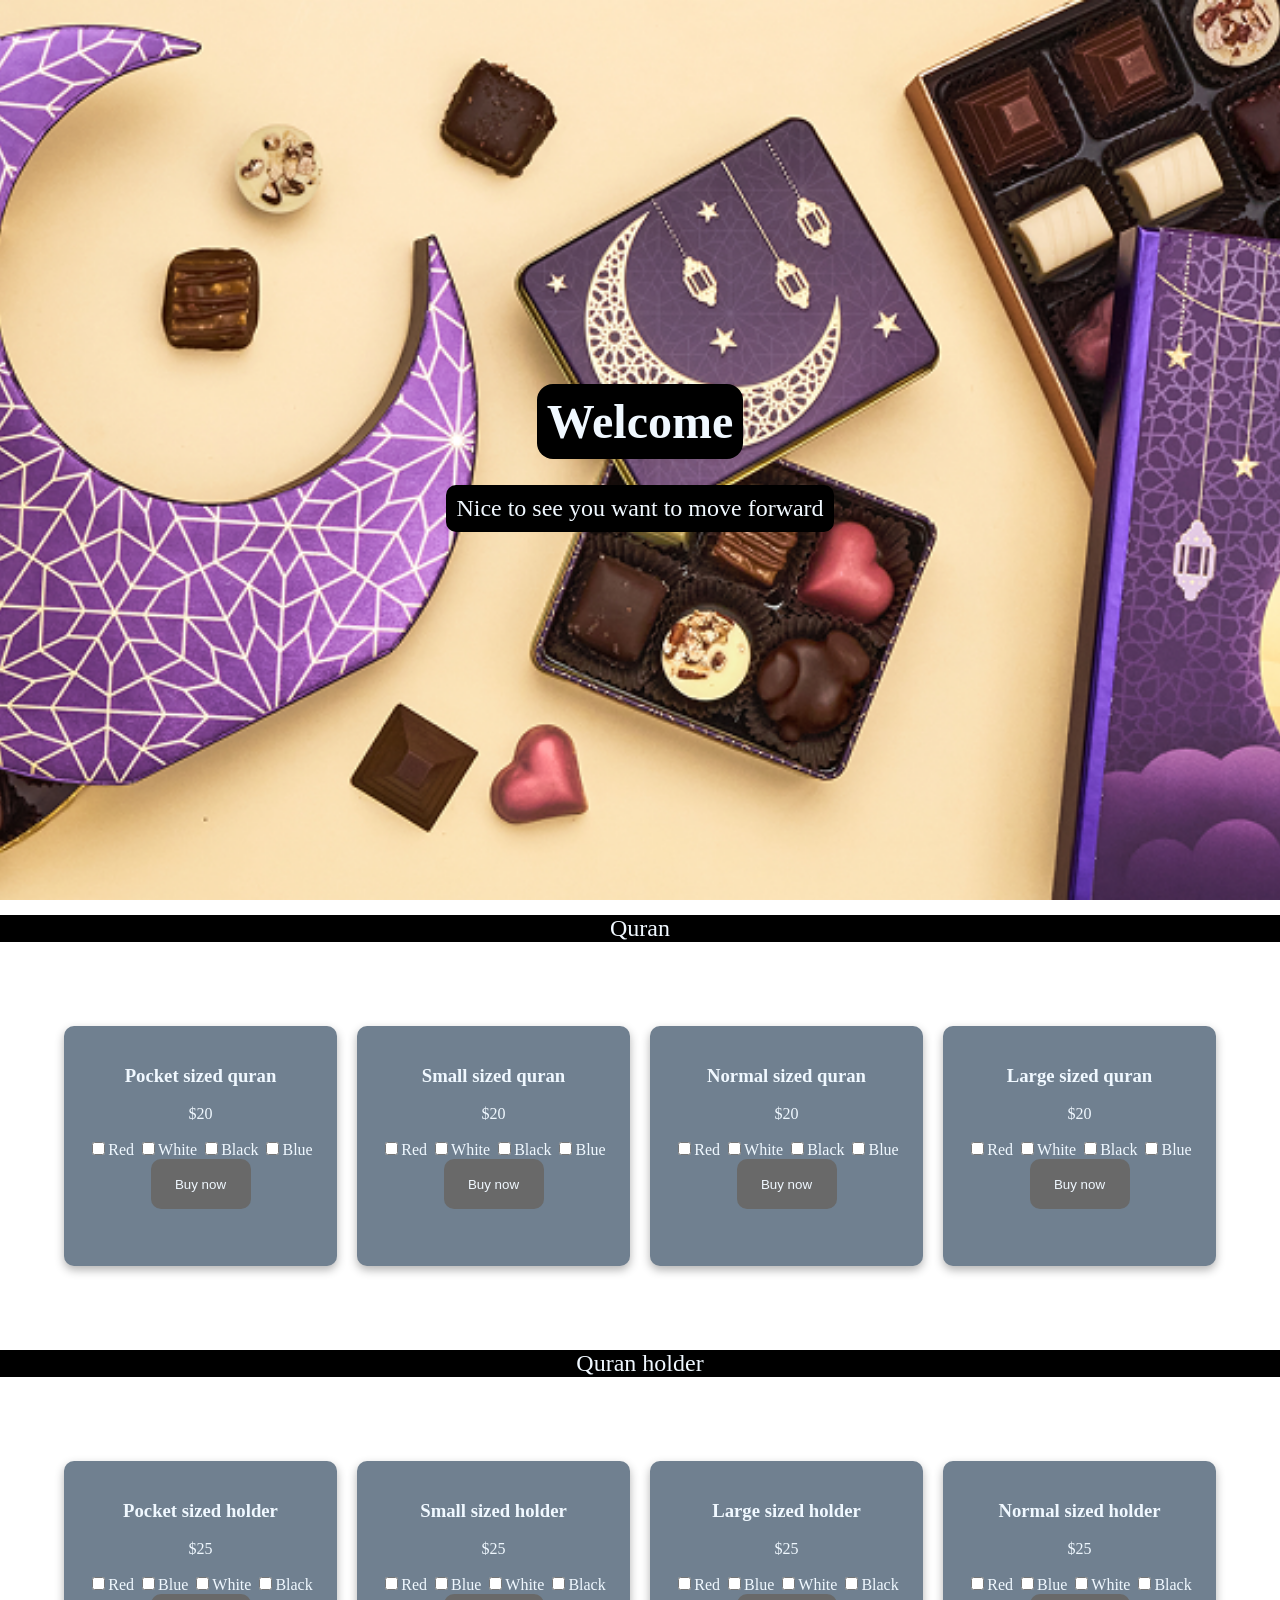
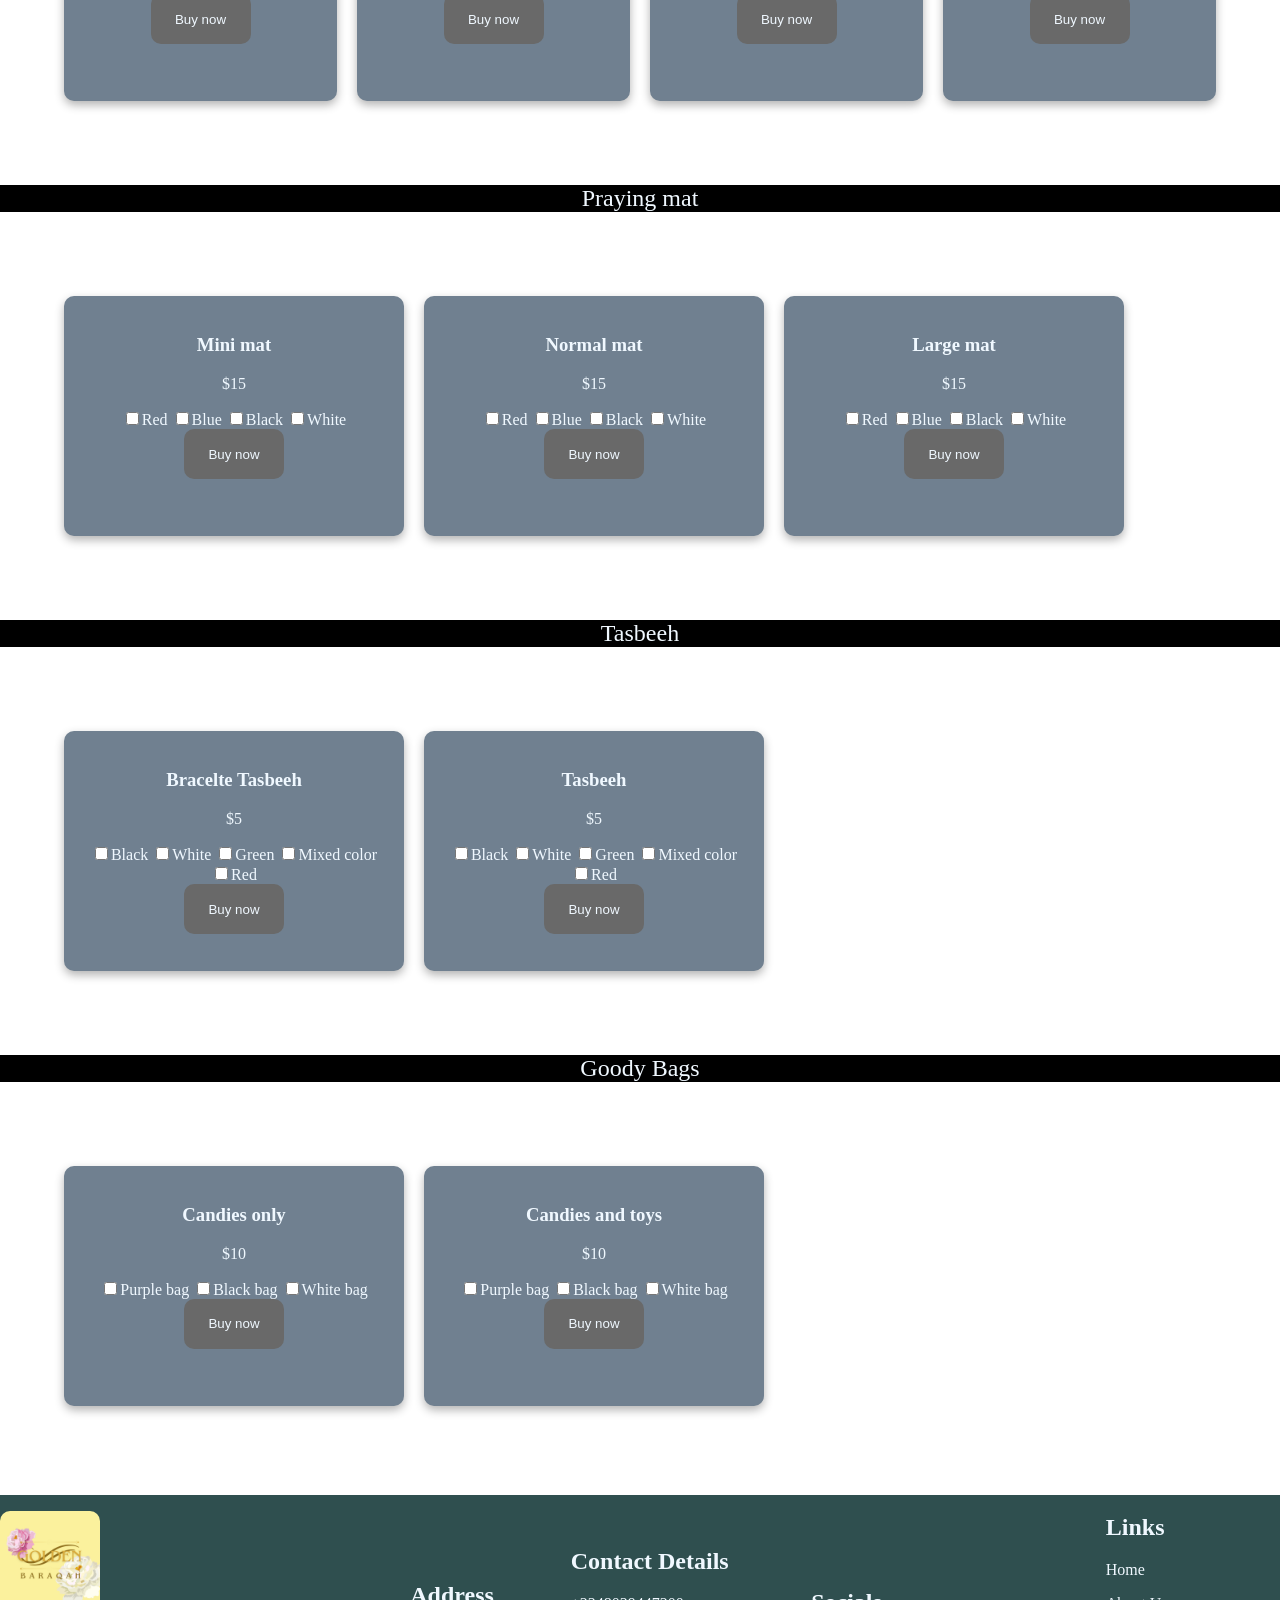
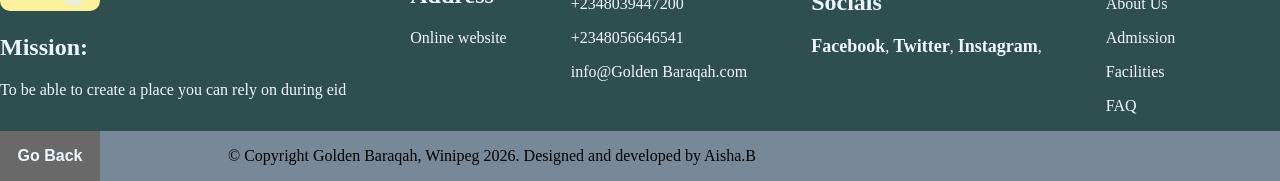
==== index2.html @ d403f14b "Baraqah" ====
<!DOCTYPE html>
<html lang="en">
<head>
    <meta charset="UTF-8">
    <meta name="viewport" content="width=device-width, initial-scale=1.0">
    <title>Golden Baraqah</title>
    <link rel="stylesheet" href="./index.css">
</head>
<body>
  <header class="welcome">
     <h2>Welcome</h2> 
       <p>Nice to see you want to move forward</p>
  </header>

  <h2 class="neccesities">Quran</h2>
    <div class="goods">
     <div class="bun">
      <h3>Pocket sized quran</h3>
        <p>$20</p>
     <input type="checkbox" name="" id="">Red
     <input type="checkbox" name="" id="">White
     <input type="checkbox" name="" id="">Black
     <input type="checkbox" name="" id="">Blue <br>
        <button>Buy now</button>
     </div>
     <div class="bun">
      <h3>Small sized quran</h3>
        <p>$20</p>
     <input type="checkbox" name="" id="">Red
     <input type="checkbox" name="" id="">White
     <input type="checkbox" name="" id="">Black
     <input type="checkbox" name="" id="">Blue <br>
        <button>Buy now</button>
     </div>
     <div class="bun">
      <h3>Normal sized quran</h3>
        <p>$20</p>
     <input type="checkbox" name="" id="">Red
     <input type="checkbox" name="" id="">White
     <input type="checkbox" name="" id="">Black
     <input type="checkbox" name="" id="">Blue <br>
        <button>Buy now</button>
     </div>
     <div class="bun">
      <h3>Large sized quran</h3>
        <p>$20</p>
     <input type="checkbox" name="" id="">Red
     <input type="checkbox" name="" id="">White
     <input type="checkbox" name="" id="">Black
     <input type="checkbox" name="" id="">Blue <br>
        <button>Buy now</button>
     </div>
    </div>
    <h2 class="neccesities">Quran holder</h2>
    <div class="goods">
        <div class="bun">
        <h3>Pocket sized holder</h3>
        <p>$25</p>
        <input type="checkbox" name="" id="">Red
        <input type="checkbox" name="" id="">Blue
        <input type="checkbox" name="" id="">White
        <input type="checkbox" name="" id="">Black
        <button>Buy now</button>
     </div>
        <div class="bun">
        <h3>Small sized holder</h3>
        <p>$25</p>
        <input type="checkbox" name="" id="">Red
        <input type="checkbox" name="" id="">Blue
        <input type="checkbox" name="" id="">White
        <input type="checkbox" name="" id="">Black
        <button>Buy now</button>
     </div>
        <div class="bun">
        <h3>Large sized holder</h3>
        <p>$25</p>
        <input type="checkbox" name="" id="">Red
        <input type="checkbox" name="" id="">Blue
        <input type="checkbox" name="" id="">White
        <input type="checkbox" name="" id="">Black
         <button>Buy now</button>
     </div>
        <div class="bun">
        <h3>Normal sized holder</h3>
        <p>$25</p>
        <input type="checkbox" name="" id="">Red
        <input type="checkbox" name="" id="">Blue
        <input type="checkbox" name="" id="">White
        <input type="checkbox" name="" id="">Black
        <button>Buy now</button>
     </div>
    </div>
    <h2 class="neccesities">Praying mat</h2>
    <div class="goods">
        <div class="bun">
        <h3>Mini mat</h3>
        <p>$15</p>
        <input type="checkbox" name="" id="">Red
        <input type="checkbox" name="" id="">Blue
        <input type="checkbox" name="" id="">Black
        <input type="checkbox" name="" id="">White
        <button> Buy now</button>
     </div>
        <div class="bun">
        <h3>Normal mat</h3>
        <p>$15</p>
        <input type="checkbox" name="" id="">Red
        <input type="checkbox" name="" id="">Blue
        <input type="checkbox" name="" id="">Black
        <input type="checkbox" name="" id="">White
        <button> Buy now</button>
     </div>
        <div class="bun">
        <h3>Large mat</h3>
        <p>$15</p>
        <input type="checkbox" name="" id="">Red
        <input type="checkbox" name="" id="">Blue
        <input type="checkbox" name="" id="">Black
        <input type="checkbox" name="" id="">White
        <button> Buy now</button>
     </div>
    </div>
    <h2 class="neccesities">Tasbeeh</h2>
    <div class="goods">
        <div class="bun">
        <h3>Bracelte Tasbeeh</h3>
        <p>$5</p>
        <input type="checkbox" name="" id="">Black
        <input type="checkbox" name="" id="">White
        <input type="checkbox" name="" id="">Green
        <input type="checkbox" name="" id="">Mixed color
        <input type="checkbox" name="" id="">Red <br>
        <button>Buy now</button>
     </div>
        <div class="bun">
        <h3>Tasbeeh</h3>
        <p>$5</p>
        <input type="checkbox" name="" id="">Black
        <input type="checkbox" name="" id="">White
        <input type="checkbox" name="" id="">Green
        <input type="checkbox" name="" id="">Mixed color
        <input type="checkbox" name="" id="">Red <br>
        <button>Buy now</button>
     </div>
    </div>
    <h2 class="neccesities">Goody Bags</h2>
    <div class="goods">
        <div class="bun">
        <h3>Candies only</h3>
        <p>$10</p>
        <input type="checkbox" name="" id="">Purple bag
        <input type="checkbox" name="" id="">Black bag
        <input type="checkbox" name="" id="">White bag
        <button>Buy now</button>
     </div>
        <div class="bun">
        <h3>Candies and toys</h3>
        <p>$10</p>
        <input type="checkbox" name="" id="">Purple bag
        <input type="checkbox" name="" id="">Black bag
        <input type="checkbox" name="" id="">White bag
        <button>Buy now</button>
     </div>
    </div>
    
    <footer>
      <div>
    <img src="./images/2.png" alt="">
        <h2>Mission:</h2>
        <p> To be able to create a place you can rely on during eid</p>
    </div>

    <div>
        <h2>Address</h2>
        <p>Online website</p>
    </div>

    <div>
        <h2>Contact Details</h2>
        <p>+2348039447200 </p>
       <p> +2348056646541 </p>
       <p> info@Golden Baraqah.com</p>
    </div>

    <div>
        <h2> Socials</h2>
        <a href="">Facebook</a>, 
        <a href="">Twitter</a>, 
        <a href="">Instagram</a>,
    </div>
    <div>
        <h2>Links</h2>
        <p>Home</p>
      <p> About Us </p>
        <p> Admission </p>
      <p>  Facilities</p>
          <p> FAQ</p>
    </div>
</footer>

<div class="copy">
<button>
   <a href="file:///C:/Users/12044/Baraqah/index.html">Go Back</a>
</button>
 <p>© Copyright Golden Baraqah, Winipeg 2026. Designed and developed by Aisha.B</p>
</div>
</body>
</html>
---- index.css ----
body{
    margin: 0;
    padding: 0;
    box-sizing: border-box;
    font-family: cursive;
}
.logo img{
    height:97px ;
    width: 100px;
}
.menu a{
text-decoration: none;
color: aliceblue;
font-size:larger;
}
.menu{
    display: flex;
    list-style: none;
    gap: 5rem;
    justify-content: center;
    align-items: center;
}
nav{
   height: 6rem; 
   display: flex;
background: black;
   justify-content: space-between;
   padding: 0px 3rem;
}
header{
    background-image: url(./images/eid.jpg);
height: 100vh;
background-size: cover;
background-position: center;
    display: flex;
    flex-direction: column;
    justify-content: center;
    align-items: center
}
header h1{
 color: aliceblue;
    font-size: 3rem;
    background-color: black;
    border-radius: 1rem;
    padding: 10px;
    margin-bottom: 3px;
}
header p{
color: aliceblue;
font-size: 1.3rem;
background-color: black;
border-radius: 10px;
padding: 10px;
text-align: center;
}
.products{
      background-color: black;
    color: aliceblue;
    text-align: center;
    margin-top: 15px;
    font-weight: lighter;
}
.cards{
    display: flex;
    flex-direction: row;
gap: 20px;
padding: 5px;
padding: 10px;
}
section img{
    height: 250px;
    width: 250px;
}
section{
    text-align: center;
    justify-content: center;
    align-items: center;
    color: aliceblue;
}
.card{
    background-color: black;
    width: 250px; 
    height: px;

}
article{
    display: flex;
    flex-direction: column;
    align-items: center;
}
.plate{
    width: 400px;
    height: 250px;
    color: aliceblue;
    background-color: dimgray;
    display: flex;
    gap: 10px;
    
}
button{
    border: none;
    height: 50px;
    width: 100px;
    background-color: dimgray;
}
button a{
    text-decoration: none;
    color: aliceblue;
    font-weight: bolder;
    font-size: larger;
}
footer{
display: flex;
flex-direction: row;
color: aliceblue;
background-color: darkslategray;
margin-top: 20px;
align-items: center;
gap: 5%;
}
footer a{
    text-decoration: none;
    font-weight: bold;
    font-size: large;
    color: aliceblue;
}
footer img{
      width: 100px;
    height: 100px;
    border-radius: 10%;
}
.copy{
    display: flex;
    margin-bottom:px;
    gap: 10%;
    text-align: center;
    background-color: lightslategray;
    height: 50px;
}
.welcome h2{
    background-color: black;
    color: aliceblue;
    font-size: 3rem;
    border-radius: 1rem;
    padding: 10px;
    margin-bottom: 2px;
}
.welcome p{
 color: aliceblue;
    font-size: 1.5rem;
background-color: black;
border-radius: 10px;
padding: 10px;
text-align: center;    
}
.welcome{
background-image: url(./images/neccesity.webp);
}
.neccesities{
 background-color: black;
    color: aliceblue;
    text-align: center;
    margin-top: 15px;
    font-weight: lighter;   
}
.bun{
       width: 300px;
    height: 200px;
    box-shadow: 0px 4px 10px rgba(0, 0, 0, 0.3);
    text-align: center;
    border-radius: 10px;
    padding: 20px;
    margin-bottom:5px;
    background-color: slategrey;
    color: aliceblue;
}
.bun button{
    color: aliceblue;
    border-radius: 10px;
     cursor: pointer;
     background-color: dimgray;
}
.goods{
    display: flex;
    gap: 20px;
    padding: 5%;
}
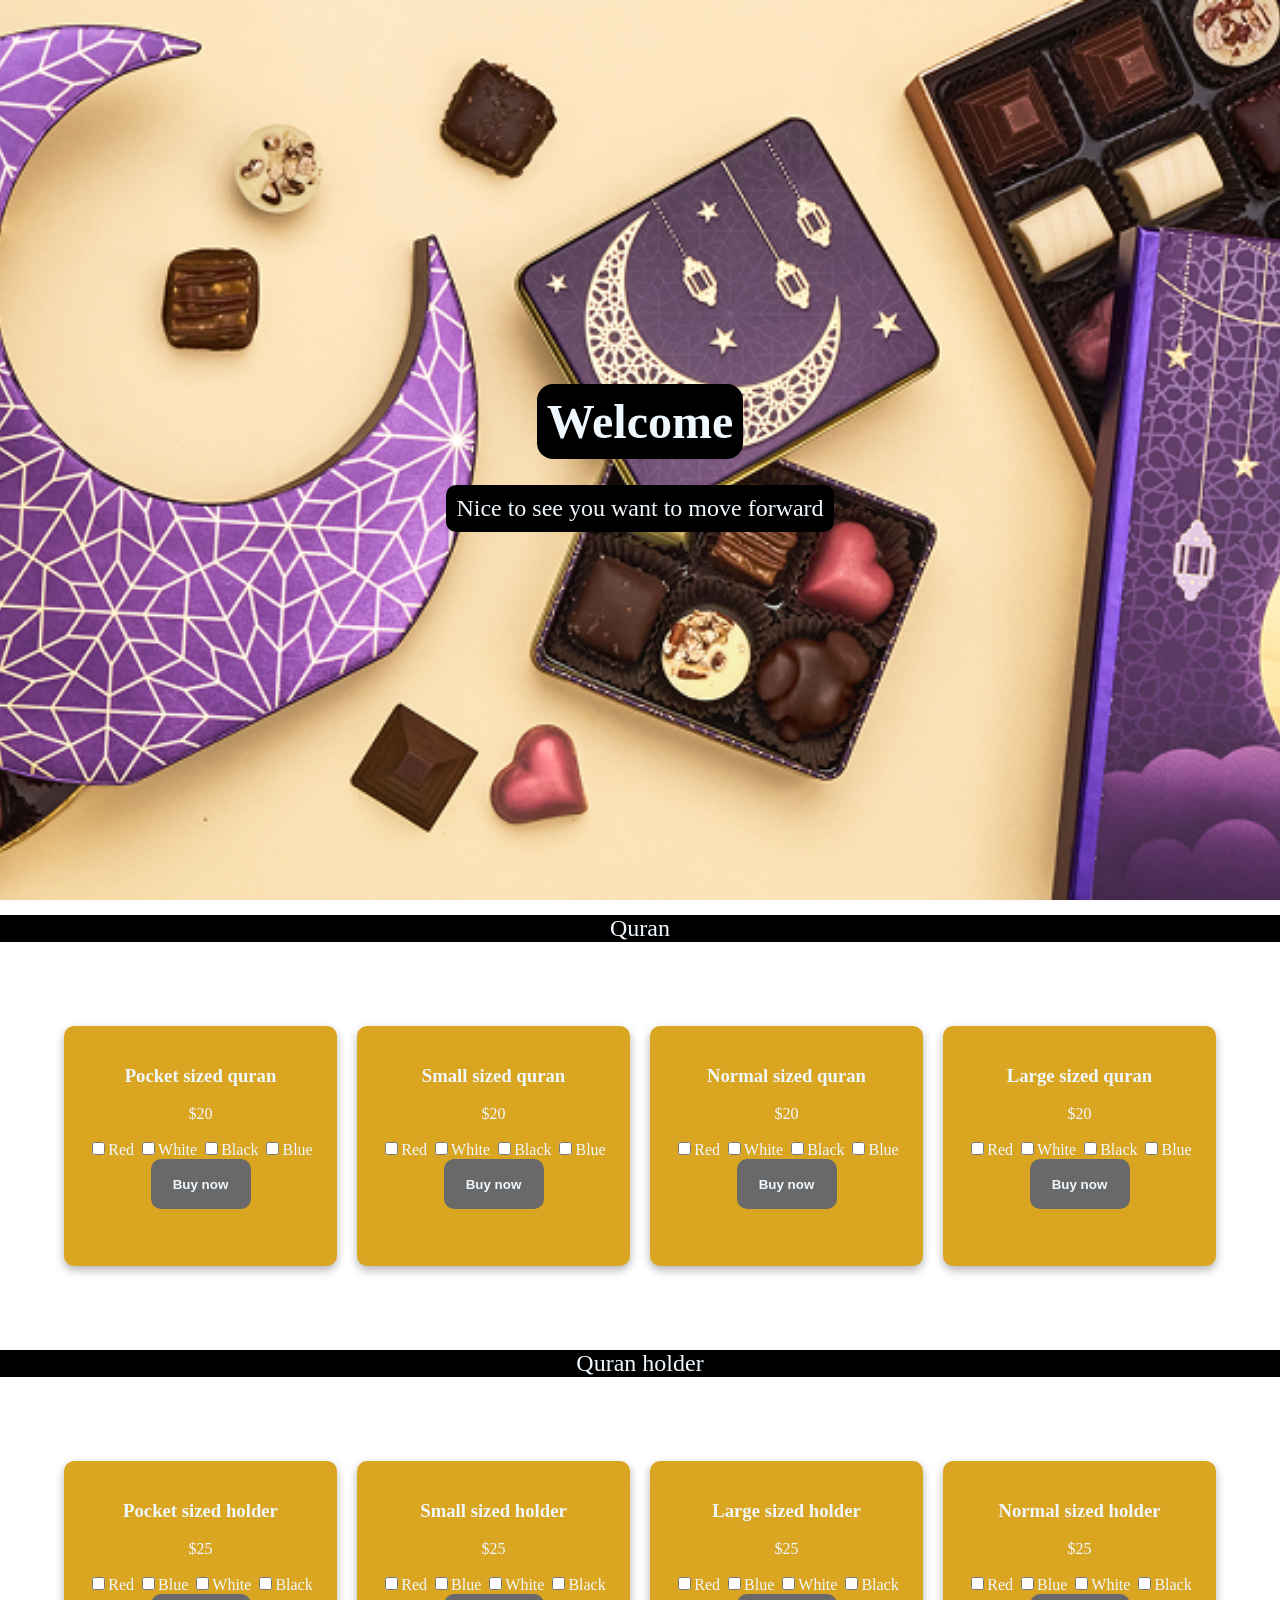
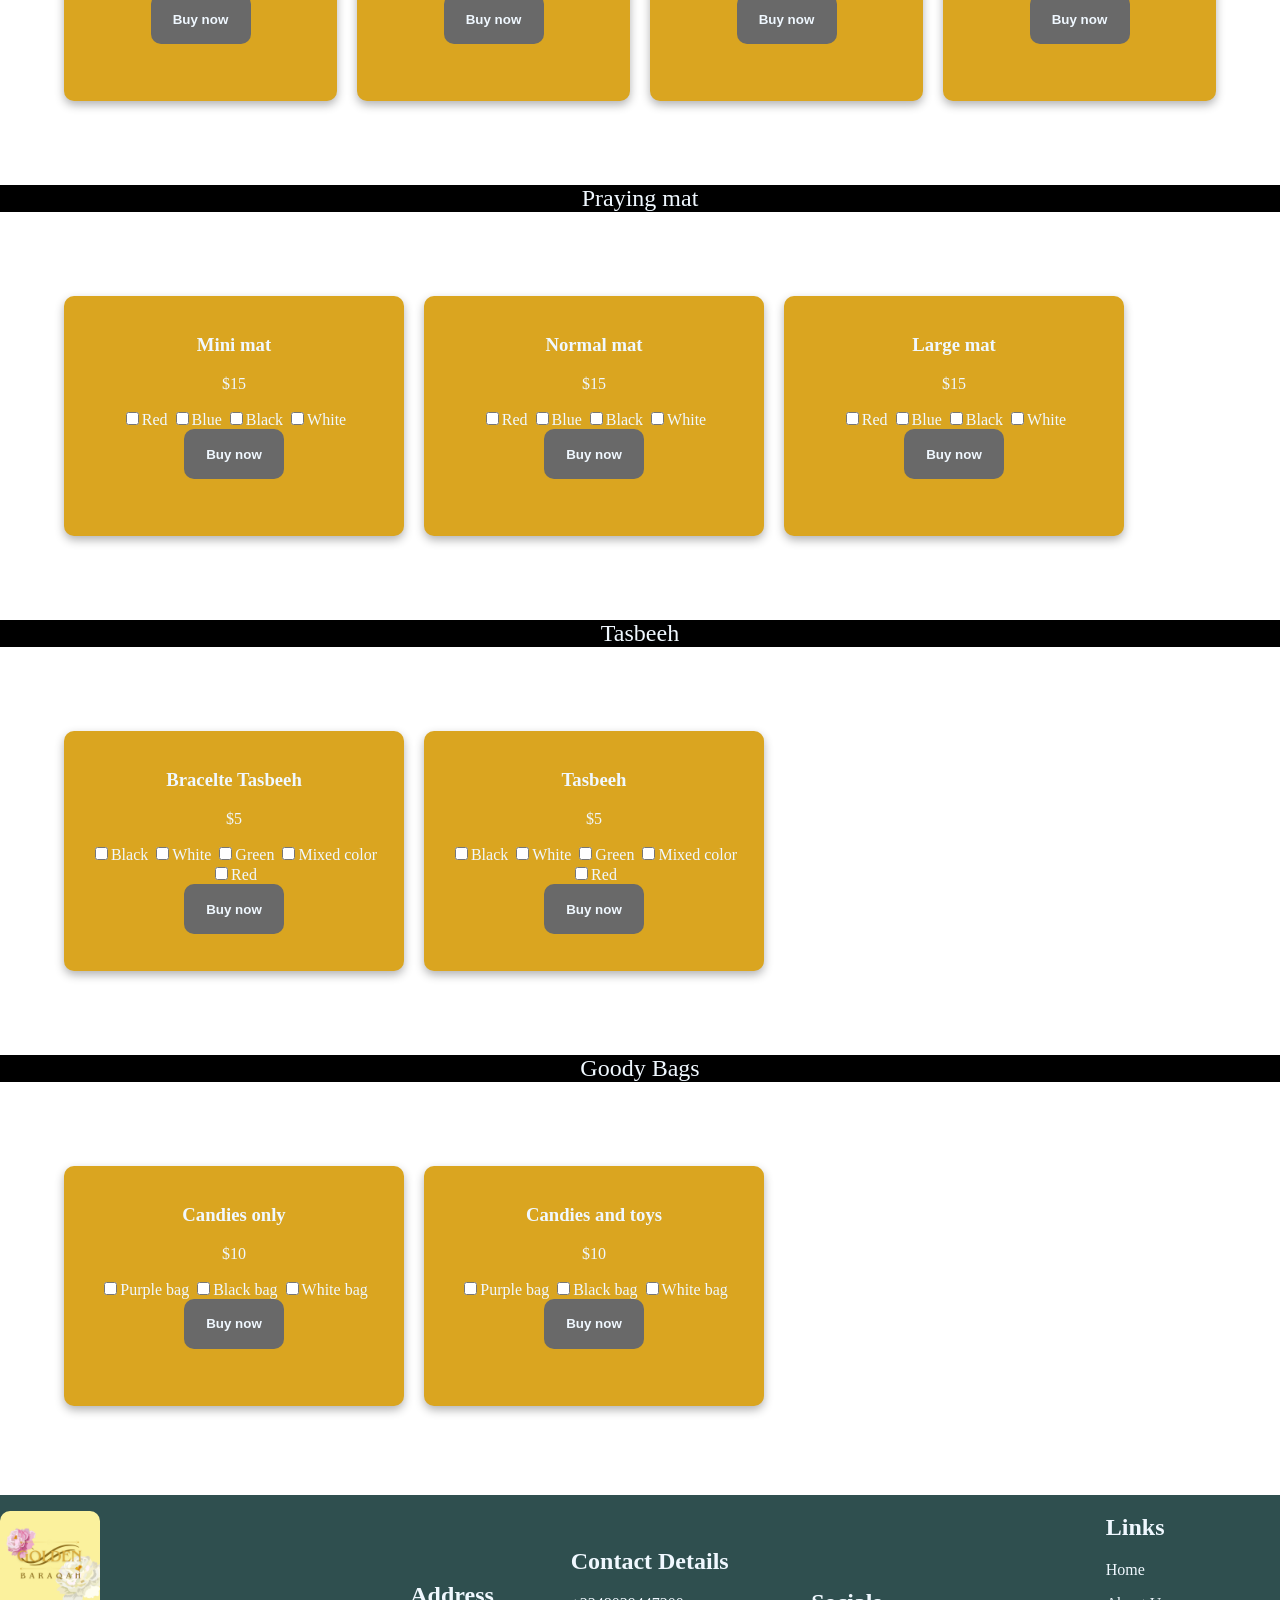
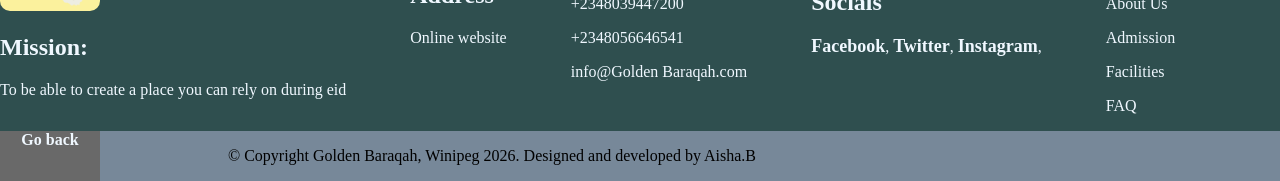
==== commit 478d6efc: "updated homepage and fixed links" ====
--- a/index2.html
+++ b/index2.html
@@ -199,9 +199,7 @@
 </footer>
 
 <div class="copy">
-<button>
-   <a href="file:///C:/Users/12044/Baraqah/index.html">Go Back</a>
-</button>
+<a href="index.html" class="button">Go back</a>
  <p>© Copyright Golden Baraqah, Winipeg 2026. Designed and developed by Aisha.B</p>
 </div>
 </body>
--- a/index.css
+++ b/index.css
@@ -64,7 +64,6 @@
     display: flex;
     flex-direction: row;
 gap: 20px;
-padding: 5px;
 padding: 10px;
 }
 section img{
@@ -97,17 +96,27 @@
     gap: 10px;
     
 }
+.button{
+    border: none;
+    height: 50px;
+    width: 100px;
+    background-color: dimgray;
+    text-decoration: none;
+     text-decoration: none;
+    color: aliceblue;
+    font-weight: bolder;
+    font-size: larg
+}
 button{
     border: none;
     height: 50px;
     width: 100px;
     background-color: dimgray;
-}
-button a{
     text-decoration: none;
+     text-decoration: none;
     color: aliceblue;
     font-weight: bolder;
-    font-size: larger;
+    font-size: larg
 }
 footer{
 display: flex;
@@ -171,7 +180,7 @@
     border-radius: 10px;
     padding: 20px;
     margin-bottom:5px;
-    background-color: slategrey;
+    background-color: goldenrod;
     color: aliceblue;
 }
 .bun button{
@@ -184,4 +193,65 @@
     display: flex;
     gap: 20px;
     padding: 5%;
+}
+@media (max-width:768px){
+    nav{
+        padding: 0px 10px;
+    }
+    .menu{
+          display: flex;
+        flex-direction: column;
+        background: black;
+        gap: 15px;
+        height: 200px;
+        padding: 5px 25px;
+        margin-top: 35px;
+    }
+    .menu a{
+        font-size: large;
+    }
+    .cards{
+    display: flex;
+    flex-direction: column;
+gap: 20px;
+padding: 10px;
+align-items: center;
+justify-content: center;
+}
+.copy{
+height: 60px;
+margin-bottom: 0px;
+}
+.button{
+    height: 60px;
+    width: 120px;
+}
+ .plate{
+        background-color: lightslategrey;
+        width: 300px;
+        display: flex;
+        gap: 8px;
+        padding: 10px;
+       
+    }
+    .plate img{
+        width: 150px;
+        height: 150px;
+        margin-top: 0px;
+    }
+
+    .goods{
+    display: flex;
+    flex-direction: column;
+    gap: 20px;
+    align-items: center;
+}
+    footer{
+        display: flex;
+        flex-direction: column;
+        height: 100%;
+        padding: 20px;
+      text-align: center;
+
+    }
 }
